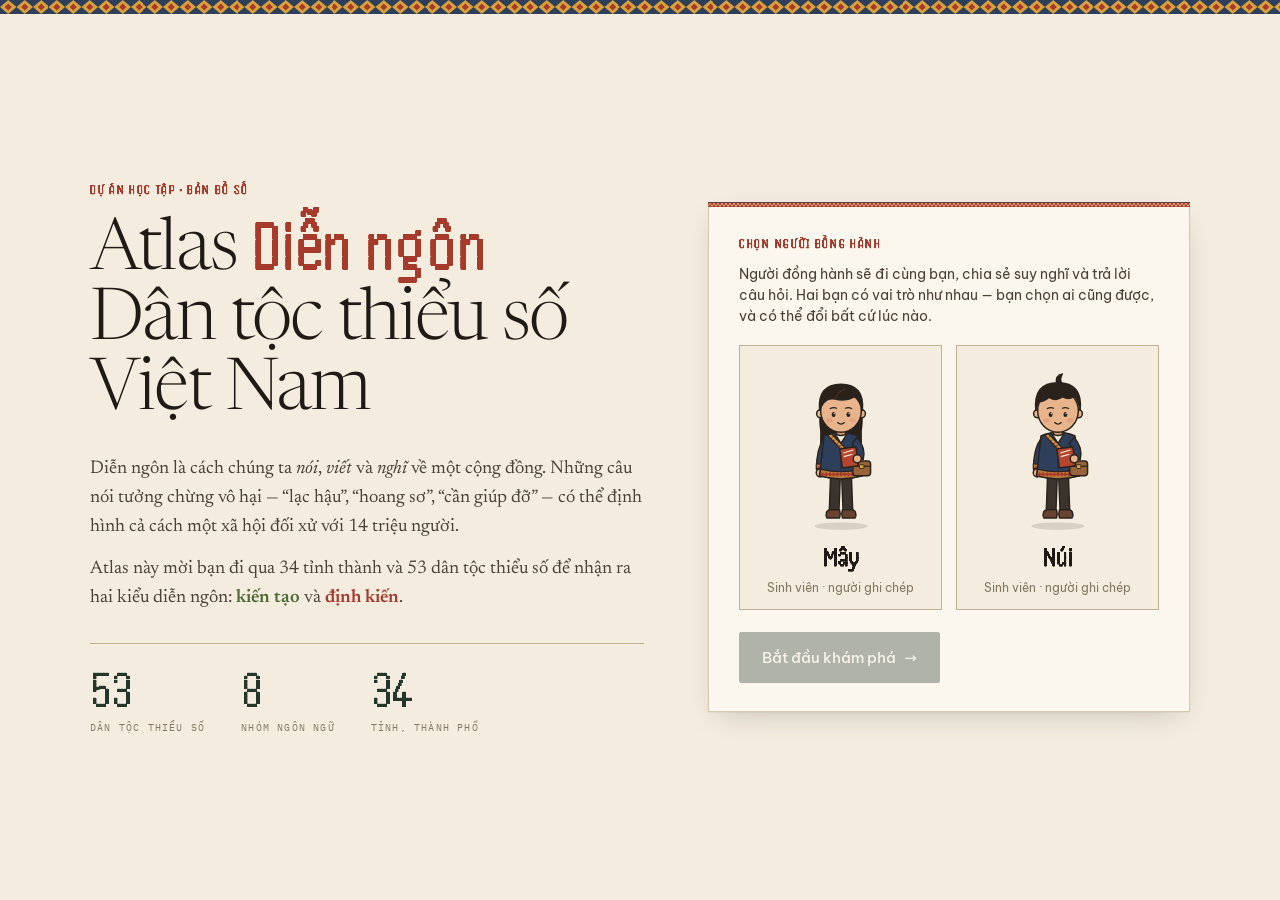
==== index.html @ 7ba4948c "Atlas Diễn ngôn: bản đồ số diễn ngôn 53 dân tộc thiểu số Việt Nam - Bản đồ 34 tỉnh/thành (từ 01/7/20" ====
<!doctype html>
<html lang="vi">
<head>
<meta charset="utf-8">
<meta name="viewport" content="width=device-width, initial-scale=1">
<title>Atlas Diễn ngôn · Dân tộc thiểu số Việt Nam</title>
<meta name="description" content="Bản đồ số tìm hiểu diễn ngôn kiến tạo và diễn ngôn định kiến về 53 dân tộc thiểu số ở Việt Nam.">
<link rel="preconnect" href="https://fonts.googleapis.com">
<link rel="preconnect" href="https://fonts.gstatic.com" crossorigin>
<link href="https://fonts.googleapis.com/css2?family=Newsreader:ital,opsz,wght@0,6..72,300..700;1,6..72,300..700&family=Be+Vietnam+Pro:wght@300;400;500;600&family=IBM+Plex+Mono:wght@400;500&family=Handjet:wght,ELGR,ELSH@100..900,1..2,0..16&display=swap&subset=vietnamese" rel="stylesheet">
<link rel="stylesheet" href="assets/css/style.css">
</head>
<body>

<!-- ============ MÀN MỞ ĐẦU ============ -->
<div id="intro" class="intro" aria-modal="true" role="dialog" aria-labelledby="intro-title">
  <div class="intro-band" aria-hidden="true"></div>
  <div class="intro-inner">
    <div class="intro-left">
      <p class="eyebrow">Dự án học tập · Bản đồ số</p>
      <h1 id="intro-title" class="intro-title">Atlas <em>Diễn ngôn</em><br>Dân tộc thiểu số<br>Việt Nam</h1>
      <p class="intro-lede">Diễn ngôn là cách chúng ta <em>nói</em>, <em>viết</em> và <em>nghĩ</em> về một cộng đồng. Những câu nói tưởng chừng vô hại — “lạc hậu”, “hoang sơ”, “cần giúp đỡ” — có thể định hình cả cách một xã hội đối xử với 14 triệu người.</p>
      <p class="intro-lede">Atlas này mời bạn đi qua 34 tỉnh thành và 53 dân tộc thiểu số để nhận ra hai kiểu diễn ngôn: <b class="k">kiến tạo</b> và <b class="d">định kiến</b>.</p>
      <dl class="intro-stats">
        <div><dt>53</dt><dd>dân tộc thiểu số</dd></div>
        <div><dt>8</dt><dd>nhóm ngôn ngữ</dd></div>
        <div><dt>34</dt><dd>tỉnh, thành phố</dd></div>
      </dl>
    </div>
    <div class="intro-right">
      <p class="eyebrow">Chọn người đồng hành</p>
      <p class="intro-note">Người đồng hành sẽ đi cùng bạn, chia sẻ suy nghĩ và trả lời câu hỏi. Hai bạn có vai trò như nhau — bạn chọn ai cũng được, và có thể đổi bất cứ lúc nào.</p>
      <div class="pick" id="pick"></div>
      <button class="btn btn-primary btn-lg" id="intro-go" disabled>Bắt đầu khám phá <span aria-hidden="true">→</span></button>
    </div>
  </div>
</div>

<!-- ============ THANH ĐẦU TRANG ============ -->
<header class="topbar">
  <a class="brand" href="#/" aria-label="Về bản đồ">
    <span class="brand-mark" aria-hidden="true"></span>
    <span class="brand-text"><b>Atlas Diễn ngôn</b><span>Dân tộc thiểu số Việt Nam</span></span>
  </a>
  <nav class="nav" aria-label="Điều hướng chính">
    <a href="#/" data-nav="map">Bản đồ</a>
    <a href="#/khung" data-nav="lens">Khung diễn ngôn</a>
    <a href="#/tro-choi" data-nav="game">Khung cửi</a>
    <a href="#/du-an" data-nav="about">Về dự án</a>
  </nav>
  <button class="who" id="who" title="Đổi người đồng hành"><span class="who-av" id="who-av"></span><span class="who-t"><small>Đồng hành</small><b id="who-name">—</b></span></button>
</header>

<!-- ============ BẢN ĐỒ ============ -->
<main id="view-map" class="view view-map">
  <div class="map-wrap" id="map-wrap">
    <svg id="map" role="img" aria-label="Bản đồ 34 tỉnh, thành phố Việt Nam"></svg>

    <section class="atlas-card" aria-label="Tổng quan">
      <p class="eyebrow">Atlas</p>
      <h2>53 dân tộc thiểu số</h2>
      <dl class="mini-stats">
        <div><dt id="st-pop">14,1 tr</dt><dd>dân số 2019</dd></div>
        <div><dt>34</dt><dd>tỉnh/thành</dd></div>
        <div><dt>8</dt><dd>nhóm ngôn ngữ</dd></div>
      </dl>
      <div class="legend" id="legend"></div>
    </section>

    <div class="map-tools" role="group" aria-label="Điều khiển bản đồ">
      <button id="zin" aria-label="Phóng to">+</button>
      <button id="zout" aria-label="Thu nhỏ">−</button>
      <button id="zreset" aria-label="Về toàn cảnh" title="Toàn cảnh">⤢</button>
    </div>

    <div class="dock" id="dock">
      <div class="bubble" id="bubble" role="status" aria-live="polite">
        <p class="bubble-tag"><span class="dot"></span><b id="bubble-name">Mây</b> · đồng hành</p>
        <p class="bubble-text" id="bubble-text"></p>
        <button class="btn btn-small" id="bubble-ask">Hỏi mình nhé →</button>
      </div>
      <button class="dock-fig" id="dock-fig" aria-label="Mở hộp trò chuyện"></button>
    </div>

    <a class="game-fab" href="#/tro-choi">
      <span class="game-fab-pattern" aria-hidden="true"></span>
      <span><small>Khám phá xong?</small><b>Dệt tấm vải tri thức</b></span>
    </a>

    <div class="tip" id="tip" role="tooltip"></div>
  </div>

  <aside class="panel" id="panel" aria-label="Danh sách dân tộc">
    <div class="panel-head">
      <h2 class="panel-title">Năm mươi ba dân tộc thiểu số</h2>
      <p class="panel-sub">Rê chuột để thấy địa bàn trên bản đồ · chọn để mở hồ sơ</p>
      <div class="search">
        <svg viewBox="0 0 20 20" aria-hidden="true"><circle cx="8.5" cy="8.5" r="5.5" fill="none" stroke="currentColor" stroke-width="1.6"/><path d="M13 13l4 4" stroke="currentColor" stroke-width="1.6" stroke-linecap="round"/></svg>
        <input id="q" type="search" placeholder="Tìm trong 53 cộng đồng…" autocomplete="off" aria-label="Tìm dân tộc">
        <div class="seg" role="tablist" aria-label="Sắp xếp">
          <button data-sort="pop" class="on" role="tab">D.số</button>
          <button data-sort="region" role="tab">Vùng</button>
          <button data-sort="az" role="tab">A–Z</button>
        </div>
      </div>
      <div class="fam-filter" id="fam-filter" aria-label="Lọc theo nhóm ngôn ngữ"></div>
      <a class="lens-banner" href="#/khung"><i>Đọc trước: khung nhận diện diễn ngôn</i><span>Mở →</span></a>
      <div class="prov-chip" id="prov-chip" hidden></div>
    </div>
    <ol class="list" id="list"></ol>
    <p class="panel-foot">Số liệu: Tổng điều tra dân số 2019. Địa bàn theo 34 đơn vị hành chính từ 01/7/2025.</p>
  </aside>
</main>

<!-- ============ HỒ SƠ DÂN TỘC ============ -->
<section id="view-detail" class="view view-page" hidden></section>

<!-- ============ KHUNG DIỄN NGÔN ============ -->
<section id="view-lens" class="view view-page" hidden></section>

<!-- ============ VỀ DỰ ÁN ============ -->
<section id="view-about" class="view view-page" hidden></section>

<!-- ============ TRÒ CHƠI ============ -->
<section id="view-game" class="view view-page view-game" hidden></section>

<!-- ============ HỘP TRÒ CHUYỆN ============ -->
<div class="chat" id="chat" hidden role="dialog" aria-label="Trò chuyện với người đồng hành">
  <header class="chat-head">
    <span class="chat-av" id="chat-av"></span>
    <div><b id="chat-name">Mây</b><small>Người đồng hành · trả lời từ dữ liệu của Atlas</small></div>
    <button class="chat-x" id="chat-x" aria-label="Đóng">×</button>
  </header>
  <div class="chat-log" id="chat-log" aria-live="polite"></div>
  <div class="chat-sugg" id="chat-sugg"></div>
  <form class="chat-form" id="chat-form">
    <input id="chat-in" autocomplete="off" placeholder="Hỏi về một dân tộc, một tỉnh, một định kiến…" aria-label="Câu hỏi">
    <button class="btn btn-primary" type="submit">Gửi</button>
  </form>
</div>

<script src="assets/vendor/d3.min.js"></script>
<script src="assets/vendor/topojson-client.min.js"></script>
<script src="assets/js/data-geo.js"></script>
<script src="assets/js/data-ethnic.js"></script>
<script src="assets/js/data-profiles.js"></script>
<script src="assets/js/companion.js"></script>
<script src="assets/js/app.js"></script>
</body>
</html>
---- assets/css/style.css ----
/* =====================================================================
   ATLAS DIỄN NGÔN — hệ màu lấy từ thuốc nhuộm tự nhiên
   chàm (indigo) · son/củ nâu (đỏ) · nghệ (vàng) · lá (xanh) · giấy dó
   ===================================================================== */
:root {
  --paper: #F3ECDF;
  --paper-2: #EAE0CC;
  --paper-3: #E0D3BA;
  --card: #FBF7EF;
  --ink: #1F1A15;
  --ink-2: #4A4136;
  --muted: #857862;
  --line: #D5C7AC;
  --line-2: #C2B190;

  --cham: #2E3F5C;       /* chàm */
  --cham-2: #415678;
  --son: #A63A2B;        /* son, củ nâu */
  --son-2: #C2553F;
  --nghe: #D9A13A;       /* nghệ */
  --nghe-soft: #F1D9A0;
  --la: #4F6B34;         /* lá */
  --la-2: #6F8B4A;
  --la-soft: #D9E1BE;
  --rung: #24372A;       /* rừng */

  --sea: #C7D5D4;
  --land-nb: #E7DCC4;

  --serif: "Newsreader", "Noto Serif", Georgia, serif;
  --sans: "Be Vietnam Pro", "Segoe UI", system-ui, sans-serif;
  --mono: "IBM Plex Mono", ui-monospace, Menlo, monospace;
  --stitch: "Handjet", "IBM Plex Mono", monospace;   /* chữ “mũi thêu” — chỉ dùng cho chữ ngắn */

  --band: url("data:image/svg+xml,%3Csvg xmlns='http://www.w3.org/2000/svg' width='28' height='12'%3E%3Crect width='28' height='12' fill='%232E3F5C'/%3E%3Cpath d='M0 6 L7 0 L14 6 L7 12Z M14 6 L21 0 L28 6 L21 12Z' fill='%23D9A13A'/%3E%3Cpath d='M7 3 L10 6 L7 9 L4 6Z M21 3 L24 6 L21 9 L18 6Z' fill='%23A63A2B'/%3E%3C/svg%3E");
  --band-red: url("data:image/svg+xml,%3Csvg xmlns='http://www.w3.org/2000/svg' width='16' height='10'%3E%3Crect width='16' height='10' fill='%23A63A2B'/%3E%3Cpath d='M0 9 L4 2 L8 9 L12 2 L16 9' fill='none' stroke='%23F1D9A0' stroke-width='1.4'/%3E%3Cpath d='M0 0.7 H16' stroke='%232E3F5C' stroke-width='1.4'/%3E%3C/svg%3E");
  --star: url("data:image/svg+xml,%3Csvg xmlns='http://www.w3.org/2000/svg' width='48' height='48'%3E%3Cg fill='none' stroke='%23F1D9A0' stroke-width='1' opacity='.55'%3E%3Cpath d='M24 6 L28 20 L42 24 L28 28 L24 42 L20 28 L6 24 L20 20Z'/%3E%3Cpath d='M24 14 L34 24 L24 34 L14 24Z'/%3E%3Cpath d='M0 0 L6 6 M48 0 L42 6 M0 48 L6 42 M48 48 L42 42'/%3E%3C/g%3E%3C/svg%3E");

  --r: 4px;
  --shadow: 0 1px 0 rgba(31,26,21,.04), 0 10px 30px -12px rgba(31,26,21,.25);
  --topbar: 60px;
}

* { box-sizing: border-box; }
html, body { height: 100%; }
body {
  margin: 0; background: var(--paper); color: var(--ink);
  font-family: var(--sans); font-size: 15px; line-height: 1.55;
  -webkit-font-smoothing: antialiased; text-rendering: optimizeLegibility;
  overflow: hidden;
}
/* vân giấy nhẹ */
body::before {
  content: ""; position: fixed; inset: 0; pointer-events: none; z-index: 0; opacity: .5;
  background-image: url("data:image/svg+xml,%3Csvg xmlns='http://www.w3.org/2000/svg' width='160' height='160'%3E%3Cfilter id='n'%3E%3CfeTurbulence type='fractalNoise' baseFrequency='.9' numOctaves='2' stitchTiles='stitch'/%3E%3CfeColorMatrix values='0 0 0 0 .35 0 0 0 0 .28 0 0 0 0 .2 0 0 0 .06 0'/%3E%3C/filter%3E%3Crect width='160' height='160' filter='url(%23n)'/%3E%3C/svg%3E");
}
a { color: inherit; }
button { font: inherit; color: inherit; cursor: pointer; }
[hidden] { display: none !important; }
:focus-visible { outline: 2px solid var(--son); outline-offset: 2px; }

.eyebrow {
  font-family: var(--mono); font-size: 10.5px; letter-spacing: .18em; text-transform: uppercase;
  color: var(--son); margin: 0 0 10px;
}
.btn {
  display: inline-flex; align-items: center; gap: 8px; border: 1px solid var(--ink); background: transparent;
  padding: 8px 14px; border-radius: 2px; font-size: 13.5px; font-weight: 500; text-decoration: none;
  transition: background .2s, color .2s, transform .2s;
}
.btn:hover { background: var(--ink); color: var(--paper); }
.btn-primary { background: var(--rung); color: #F3ECDF; border-color: var(--rung); }
.btn-primary:hover { background: var(--ink); border-color: var(--ink); }
.btn-primary:disabled { opacity: .35; cursor: not-allowed; }
.btn-small { padding: 4px 10px; font-size: 12px; }
.btn-lg { padding: 13px 22px; font-size: 15px; }

/* ============ TOPBAR ============ */
.topbar {
  position: fixed; top: 0; left: 0; right: 0; height: var(--topbar); z-index: 50;
  display: flex; align-items: center; gap: 28px; padding: 0 22px;
  background: rgba(243,236,223,.92); backdrop-filter: blur(6px);
  border-bottom: 1px solid var(--line);
}
.topbar::after { content: ""; position: absolute; left: 0; right: 0; bottom: -5px; height: 4px; background: var(--band); background-size: auto 4px; opacity: .9; }
.brand { display: flex; align-items: center; gap: 12px; text-decoration: none; }
.brand-mark {
  width: 30px; height: 30px; flex: none; background: var(--cham); position: relative;
  clip-path: polygon(50% 0, 100% 50%, 50% 100%, 0 50%);
}
.brand-mark::before { content: ""; position: absolute; inset: 7px; background: var(--nghe); clip-path: inherit; }
.brand-mark::after { content: ""; position: absolute; inset: 12px; background: var(--son); clip-path: polygon(50% 0, 100% 50%, 50% 100%, 0 50%); }
.brand-text { display: flex; flex-direction: column; line-height: 1.1; }
.brand-text b { font-family: var(--serif); font-size: 19px; font-weight: 500; font-style: italic; letter-spacing: -.01em; }
.brand-text span { font-family: var(--mono); font-size: 9.5px; letter-spacing: .16em; text-transform: uppercase; color: var(--muted); margin-top: 3px; }
.nav { display: flex; gap: 4px; margin-left: auto; }
.nav a {
  text-decoration: none; font-size: 13.5px; padding: 7px 12px; border-radius: 2px; color: var(--ink-2);
  position: relative;
}
.nav a:hover { color: var(--ink); background: var(--paper-2); }
.nav a.on { color: var(--ink); }
.nav a.on::after { content: ""; position: absolute; left: 12px; right: 12px; bottom: 1px; height: 2px; background: var(--son); }
.who {
  display: flex; align-items: center; gap: 8px; border: 1px solid var(--line-2); background: var(--card);
  padding: 3px 12px 3px 3px; border-radius: 40px;
}
.who:hover { border-color: var(--ink); }
.who-av { width: 34px; height: 34px; border-radius: 50%; overflow: hidden; background: var(--nghe-soft); display: block; }
.who-av svg { width: 60px; margin: -2px 0 0 -13px; }
.who-t { display: flex; flex-direction: column; line-height: 1.05; text-align: left; }
.who-t small { font-family: var(--mono); font-size: 9px; letter-spacing: .12em; text-transform: uppercase; color: var(--muted); }
.who-t b { font-family: var(--serif); font-style: italic; font-weight: 500; font-size: 15px; }

/* ============ VIEW ============ */
.view { position: fixed; top: var(--topbar); left: 0; right: 0; bottom: 0; z-index: 1; }
.view-map { display: grid; grid-template-columns: 1fr 380px; }
.view-page { overflow-y: auto; background: var(--paper); z-index: 20; animation: rise .45s cubic-bezier(.2,.7,.2,1); }
@keyframes rise { from { opacity: 0; transform: translateY(14px); } to { opacity: 1; transform: none; } }

/* ============ MAP ============ */
.map-wrap { position: relative; overflow: hidden; background: var(--sea); }
#map { width: 100%; height: 100%; display: block; cursor: grab; }
#map:active { cursor: grabbing; }
#map .prov { stroke: #F7F1E4; stroke-width: .7; vector-effect: non-scaling-stroke; transition: fill .35s, opacity .35s; cursor: pointer; }
#map .prov:hover { stroke: var(--ink); stroke-width: 1.4; }
#map .prov.dim { opacity: .45; }
#map .prov.hit { fill: var(--nghe) !important; }
#map .prov.sel { stroke: var(--son); stroke-width: 2; }
#map .nb { fill: var(--land-nb); stroke: #CDBF9F; stroke-width: .6; vector-effect: non-scaling-stroke; }
#map .vn-out { fill: none; stroke: var(--rung); stroke-width: 1.2; vector-effect: non-scaling-stroke; pointer-events: none; }
#map .lbl-country { font-family: var(--mono); font-size: 11px; letter-spacing: .38em; fill: #9B8D70; text-transform: uppercase; pointer-events: none; }
#map .lbl-sea { font-family: var(--serif); font-style: italic; font-size: 15px; fill: #6E8584; pointer-events: none; letter-spacing: .1em; }
#map .lbl-isl { font-family: var(--serif); font-style: italic; font-size: 13px; fill: var(--cham); pointer-events: none; }
#map .lbl-isl-sub { font-family: var(--mono); font-size: 8.5px; fill: var(--cham-2); letter-spacing: .08em; pointer-events: none; }
#map .isl { fill: var(--la); }
#map .cap-star { fill: var(--son); stroke: #fff; stroke-width: .6; vector-effect: non-scaling-stroke; pointer-events: none; }
#map .lbl-cap { font-family: var(--mono); font-size: 9px; letter-spacing: .14em; fill: var(--son); font-weight: 500; pointer-events: none; paint-order: stroke; stroke: #F7F1E4; stroke-width: 3px; }
#map .lbl-prov { font-family: var(--sans); font-size: 9px; fill: var(--ink); pointer-events: none; paint-order: stroke; stroke: rgba(247,241,228,.85); stroke-width: 2.5px; font-weight: 500; opacity: 0; transition: opacity .3s; }
#map .lbl-prov.show { opacity: 1; }
#map .grat { fill: none; stroke: rgba(46,63,92,.08); stroke-width: .5; vector-effect: non-scaling-stroke; }

.atlas-card {
  position: absolute; top: 20px; left: 20px; width: 250px; padding: 16px 18px 14px;
  background: var(--card); border: 1px solid var(--line); box-shadow: var(--shadow); border-radius: var(--r);
}
.atlas-card h2 { font-family: var(--serif); font-weight: 400; font-size: 23px; line-height: 1.1; margin: 0 0 12px; letter-spacing: -.01em; }
.mini-stats { display: grid; grid-template-columns: repeat(3, 1fr); margin: 0; border-top: 1px solid var(--line); padding-top: 10px; }
.mini-stats div { margin: 0; }
.mini-stats dt { font-family: var(--serif); font-size: 19px; color: var(--son); font-style: italic; }
.mini-stats dd { margin: 0; font-family: var(--mono); font-size: 9px; letter-spacing: .06em; color: var(--muted); text-transform: uppercase; }
.legend { margin-top: 14px; padding-top: 12px; border-top: 1px dashed var(--line); font-size: 11.5px; color: var(--ink-2); }
.legend .lg-title { font-family: var(--mono); font-size: 9.5px; letter-spacing: .1em; text-transform: uppercase; color: var(--muted); margin-bottom: 6px; }
.legend .lg-ramp { display: flex; height: 9px; border: 1px solid var(--line-2); }
.legend .lg-ramp span { flex: 1; }
.legend .lg-scale { display: flex; justify-content: space-between; font-family: var(--mono); font-size: 9.5px; color: var(--muted); margin-top: 3px; }
.legend .lg-hit { display: flex; align-items: center; gap: 7px; margin-top: 8px; }
.legend .lg-hit i { width: 14px; height: 9px; background: var(--nghe); border: 1px solid var(--son); display: inline-block; }

.map-tools { position: absolute; right: 18px; top: 20px; display: flex; flex-direction: column; border: 1px solid var(--line-2); background: var(--card); box-shadow: var(--shadow); }
.map-tools button { width: 34px; height: 34px; border: 0; background: transparent; font-size: 17px; line-height: 1; }
.map-tools button + button { border-top: 1px solid var(--line); }
.map-tools button:hover { background: var(--paper-2); }

.tip {
  position: absolute; pointer-events: none; z-index: 10; opacity: 0; transform: translate(-50%, -120%);
  background: var(--card); border: 1.5px solid var(--rung); padding: 9px 16px 10px; white-space: nowrap;
  box-shadow: 0 8px 22px -10px rgba(0,0,0,.35); transition: opacity .15s;
}
.tip.show { opacity: 1; }
.tip .t-name { font-family: var(--mono); font-size: 14px; letter-spacing: .06em; font-weight: 500; }
.tip .t-n { font-family: var(--mono); font-size: 12px; letter-spacing: .12em; color: var(--son); margin-left: 6px; text-transform: uppercase; }
.tip .t-sub { display: block; font-size: 11px; color: var(--muted); margin-top: 3px; font-family: var(--sans); }

/* ============ DOCK – người đồng hành trên bản đồ ============ */
.dock { position: absolute; left: 14px; bottom: 6px; display: flex; align-items: flex-end; gap: 0; z-index: 5; pointer-events: none; }
.dock-fig { pointer-events: auto; border: 0; background: none; padding: 0; width: 104px; order: 0; transition: transform .25s; }
.dock-fig:hover { transform: translateY(-4px) rotate(-1.5deg); }
.dock-fig svg { width: 100%; display: block; }
.bubble {
  pointer-events: auto; order: 1; position: relative; margin: 0 0 96px -6px; width: 248px;
  background: var(--card); border: 1px solid var(--line-2); padding: 12px 14px; box-shadow: var(--shadow);
  border-left: 3px solid var(--la); transition: opacity .3s, transform .3s;
}
.bubble::before { content: ""; position: absolute; left: -9px; bottom: 18px; width: 14px; height: 14px; background: var(--card); border-left: 1px solid var(--line-2); border-bottom: 1px solid var(--line-2); transform: rotate(45deg); }
.bubble.hide { opacity: 0; transform: translateY(6px); pointer-events: none; }
.bubble-tag { margin: 0 0 4px; font-family: var(--mono); font-size: 9.5px; letter-spacing: .14em; text-transform: uppercase; color: var(--la); }
.bubble-tag .dot { display: inline-block; width: 6px; height: 6px; border-radius: 50%; background: var(--nghe); margin-right: 5px; vertical-align: 1px; }
.bubble-text { margin: 0 0 9px; font-family: var(--serif); font-size: 14.5px; line-height: 1.4; font-style: italic; color: var(--ink-2); }

.companion-svg .cp-body { transform-origin: 70px 220px; animation: breathe 4.5s ease-in-out infinite; }
.companion-svg .cp-eyes { transform-origin: 70px 71px; animation: blink 5.2s infinite; }
@keyframes breathe { 0%,100% { transform: translateY(0); } 50% { transform: translateY(-1.6px); } }
@keyframes blink { 0%, 93%, 100% { transform: scaleY(1); } 95% { transform: scaleY(.1); } }

.game-fab {
  position: absolute; right: 18px; bottom: 18px; display: flex; align-items: center; gap: 12px; text-decoration: none;
  background: var(--rung); color: #F3ECDF; padding: 8px 18px 8px 8px; box-shadow: var(--shadow); border-radius: 2px;
  transition: transform .2s;
}
.game-fab:hover { transform: translateY(-2px); }
.game-fab-pattern { width: 40px; height: 40px; background: var(--band-red); background-size: 12px auto; border: 2px solid var(--nghe); }
.game-fab small { display: block; font-family: var(--mono); font-size: 9.5px; letter-spacing: .14em; text-transform: uppercase; color: var(--nghe-soft); }
.game-fab b { font-family: var(--serif); font-style: italic; font-weight: 400; font-size: 17px; }

/* ============ PANEL ============ */
.panel {
  position: relative; background: var(--card); border-left: 1px solid var(--line); display: flex; flex-direction: column; min-height: 0;
  box-shadow: -10px 0 30px -20px rgba(0,0,0,.3);
}
.panel-head { padding: 22px 20px 10px; border-bottom: 1px solid var(--line); }
.panel-title { font-family: var(--serif); font-weight: 400; font-size: 24px; margin: 0; letter-spacing: -.01em; line-height: 1.15; }
.panel-sub { margin: 4px 0 14px; font-size: 12px; color: var(--muted); font-style: italic; font-family: var(--serif); }
.search { display: flex; align-items: center; gap: 8px; border: 1px solid var(--line-2); padding: 0 4px 0 10px; background: var(--paper); }
.search svg { width: 15px; color: var(--muted); flex: none; }
.search input { flex: 1; border: 0; background: transparent; padding: 9px 0; font: inherit; font-size: 13px; min-width: 0; outline: none; }
.seg { display: flex; border: 1px solid var(--line-2); }
.seg button { border: 0; background: transparent; font-family: var(--mono); font-size: 10px; padding: 4px 7px; letter-spacing: .04em; }
.seg button.on { background: var(--rung); color: #fff; }
.fam-filter { display: flex; flex-wrap: wrap; gap: 4px; margin-top: 10px; }
.fam-filter button {
  border: 1px solid var(--line-2); background: transparent; font-size: 11px; padding: 2px 8px 2px 6px; border-radius: 20px;
  display: inline-flex; align-items: center; gap: 5px; color: var(--ink-2);
}
.fam-filter button i { width: 8px; height: 8px; border-radius: 50%; display: inline-block; }
.fam-filter button.on { background: var(--ink); color: var(--paper); border-color: var(--ink); }
.lens-banner {
  display: flex; justify-content: space-between; align-items: center; margin-top: 12px; padding: 9px 12px; text-decoration: none;
  background: var(--la-soft); border: 1px solid #B9C595; font-family: var(--serif); font-size: 13.5px;
}
.lens-banner span { background: var(--rung); color: #fff; font-family: var(--mono); font-size: 10px; padding: 3px 8px; letter-spacing: .08em; }
.lens-banner:hover span { background: var(--son); }
.prov-chip {
  margin-top: 10px; display: flex; align-items: center; justify-content: space-between; gap: 8px; padding: 8px 12px;
  background: var(--nghe-soft); border: 1px solid var(--nghe); font-size: 12.5px;
}
.prov-chip b { font-family: var(--serif); font-size: 15px; font-weight: 500; }
.prov-chip small { display: block; color: var(--ink-2); font-size: 11px; }
.prov-chip button { border: 0; background: var(--ink); color: #fff; width: 24px; height: 24px; border-radius: 50%; flex: none; font-size: 16px; line-height: 1; padding: 0; }

.list { list-style: none; margin: 0; padding: 0 0 20px; overflow-y: auto; flex: 1; scrollbar-width: thin; scrollbar-color: var(--rung) transparent; }
.list .grp { padding: 14px 20px 6px; font-family: var(--mono); font-size: 10px; letter-spacing: .16em; text-transform: uppercase; color: var(--son); background: var(--card); position: sticky; top: 0; z-index: 1; border-bottom: 1px solid var(--line); }
.item { border-bottom: 1px solid var(--line); position: relative; }
.item > button {
  width: 100%; border: 0; background: transparent; display: grid; grid-template-columns: 34px 1fr auto; align-items: center; gap: 6px;
  padding: 10px 20px 10px 18px; text-align: left; transition: background .2s;
}
.item > button:hover, .item.on > button { background: var(--paper); }
.item.on > button::before { content: ""; position: absolute; left: 0; top: 0; bottom: 0; width: 3px; background: var(--son); }
.item .no { font-family: var(--serif); font-style: italic; font-size: 17px; color: var(--muted); }
.item .nm { font-family: var(--serif); font-size: 17px; line-height: 1.15; display: flex; align-items: center; gap: 6px; }
.item .nm .star { width: 7px; height: 7px; background: var(--son); transform: rotate(45deg); display: inline-block; }
.item .meta { display: block; font-family: var(--mono); font-size: 10px; color: var(--muted); letter-spacing: .02em; margin-top: 2px; }
.item .fam { font-family: var(--mono); font-size: 9px; letter-spacing: .06em; text-transform: uppercase; border: 1px solid currentColor; padding: 2px 6px; white-space: nowrap; }
.item .more { display: none; padding: 0 20px 14px 52px; font-size: 13px; color: var(--ink-2); }
.item.on .more { display: block; animation: rise .3s; }
.item .more p { margin: 0 0 10px; font-family: var(--serif); font-size: 14px; line-height: 1.45; }
.item .more .prv { font-size: 11.5px; color: var(--muted); margin-bottom: 10px; }
.panel-foot { margin: 0; padding: 10px 20px; border-top: 1px solid var(--line); font-size: 10.5px; color: var(--muted); font-family: var(--mono); line-height: 1.5; }
.empty { padding: 30px 20px; color: var(--muted); font-style: italic; font-family: var(--serif); }

/* ============ INTRO ============ */
.intro { position: fixed; inset: 0; z-index: 100; background: var(--paper); overflow-y: auto; display: flex; flex-direction: column; }
.intro::before { content: ""; position: fixed; inset: 0; background-image: var(--star); background-size: 72px; opacity: .0; pointer-events: none; }
.intro-band { height: 14px; background: var(--band); background-size: auto 14px; flex: none; }
.intro-inner { flex: 1; display: grid; grid-template-columns: 1.15fr 1fr; max-width: 1180px; width: 100%; margin: 0 auto; padding: 56px 40px; gap: 64px; align-items: center; }
.intro-title { font-family: var(--serif); font-weight: 300; font-size: clamp(42px, 5.6vw, 76px); line-height: .98; margin: 0 0 28px; letter-spacing: -.025em; }
.intro-title em { color: var(--son); font-weight: 400; }
.intro-lede { font-family: var(--serif); font-size: 18.5px; line-height: 1.55; color: var(--ink-2); max-width: 34em; margin: 0 0 14px; }
.intro-lede b.k { color: var(--la); font-weight: 600; }
.intro-lede b.d { color: var(--son); font-weight: 600; }
.intro-stats { display: flex; gap: 36px; margin: 30px 0 0; padding-top: 20px; border-top: 1px solid var(--line-2); }
.intro-stats div { margin: 0; }
.intro-stats dt { font-family: var(--serif); font-size: 40px; font-style: italic; line-height: 1; color: var(--rung); }
.intro-stats dd { margin: 4px 0 0; font-family: var(--mono); font-size: 10px; letter-spacing: .12em; text-transform: uppercase; color: var(--muted); }
.intro-right { background: var(--card); border: 1px solid var(--line); padding: 30px 30px 28px; box-shadow: var(--shadow); position: relative; }
.intro-right::before { content: ""; position: absolute; left: -1px; right: -1px; top: -1px; height: 5px; background: var(--band-red); background-size: auto 5px; }
.intro-note { font-size: 13.5px; color: var(--ink-2); margin: 0 0 18px; }
.pick { display: grid; grid-template-columns: 1fr 1fr; gap: 14px; margin-bottom: 22px; }
.pick button {
  border: 1.5px solid var(--line-2); background: var(--paper); padding: 16px 10px 12px; display: flex; flex-direction: column; align-items: center;
  transition: border-color .2s, background .2s, transform .2s; position: relative;
}
.pick button:hover { border-color: var(--ink); transform: translateY(-2px); }
.pick button.on { border-color: var(--son); background: #FFF9EC; }
.pick button.on::after { content: "✓"; position: absolute; top: 8px; right: 10px; width: 22px; height: 22px; border-radius: 50%; background: var(--son); color: #fff; font-size: 12px; display: grid; place-items: center; }
.pick svg { width: 110px; height: 170px; }
.pick b { font-family: var(--serif); font-style: italic; font-size: 22px; font-weight: 400; margin-top: 4px; }
.pick small { font-size: 11.5px; color: var(--muted); }

/* ============ PAGE (hồ sơ, khung, dự án) ============ */
.page-bar {
  position: sticky; top: 0; z-index: 5; display: flex; align-items: center; gap: 16px; padding: 10px 28px;
  background: rgba(243,236,223,.94); backdrop-filter: blur(6px); border-bottom: 1px solid var(--line);
  font-family: var(--mono); font-size: 11px; letter-spacing: .06em;
}
.page-bar a { text-decoration: none; }
.page-bar .back { border: 1px solid var(--ink); padding: 4px 10px; border-radius: 30px; }
.page-bar .back:hover { background: var(--ink); color: var(--paper); }
.page-bar .crumb { color: var(--muted); text-transform: uppercase; }
.page-bar .crumb b { color: var(--ink); font-weight: 500; }
.page-bar .pn { margin-left: auto; display: flex; gap: 6px; }
.page-bar .pn a { border: 1px solid var(--line-2); padding: 4px 10px; background: var(--card); }
.page-bar .pn a:hover { border-color: var(--ink); }

.detail { display: grid; grid-template-columns: minmax(0, 1fr) 300px; max-width: 1320px; margin: 0 auto; }
.d-main { padding: 40px 48px 80px; min-width: 0; }
.d-aside { border-left: 1px solid var(--line); background: var(--paper-2); position: relative; }
.d-aside-in { position: sticky; top: 46px; padding: 22px 20px; display: flex; flex-direction: column; min-height: calc(100vh - var(--topbar) - 46px); }

.hero { display: grid; grid-template-columns: minmax(0, 1fr) 340px; gap: 40px; align-items: start; }
.hero .idx { display: flex; justify-content: space-between; font-family: var(--mono); font-size: 10.5px; letter-spacing: .14em; text-transform: uppercase; color: var(--muted); border-bottom: 1px solid var(--line-2); padding-bottom: 8px; margin-bottom: 16px; }
.hero .idx span:last-child { color: var(--son); }
.hero .kicker { font-family: var(--mono); font-size: 12px; letter-spacing: .3em; text-transform: uppercase; margin: 0; }
.hero h1 { font-family: var(--serif); font-style: italic; font-weight: 400; font-size: clamp(54px, 7vw, 96px); line-height: .95; margin: 4px 0 10px; color: var(--son); letter-spacing: -.03em; }
.hero .alt { font-family: var(--serif); font-size: 15px; color: var(--ink-2); margin: 0 0 14px; }
.hero .alt i { color: var(--muted); }
.chips { display: flex; flex-wrap: wrap; gap: 5px; margin: 0 0 22px; }
.chip { font-size: 11.5px; padding: 2px 9px; border: 1px solid var(--line-2); background: var(--card); }
.chip.k { border-color: var(--la); color: var(--la); font-family: var(--mono); font-size: 10px; letter-spacing: .1em; text-transform: uppercase; }
.facts { display: grid; grid-template-columns: 1fr 1fr; border-top: 1px solid var(--line-2); }
.facts div { padding: 12px 0; border-bottom: 1px solid var(--line); }
.facts div:nth-child(odd) { padding-right: 16px; }
.facts dt { font-family: var(--mono); font-size: 9.5px; letter-spacing: .14em; text-transform: uppercase; color: var(--muted); }
.facts dd { margin: 3px 0 0; font-family: var(--serif); font-size: 18px; }
.facts dd small { display: block; font-family: var(--sans); font-size: 11.5px; color: var(--muted); }

.figure { margin: 0; background: var(--card); border: 1px solid var(--line); padding: 10px; box-shadow: var(--shadow); }
.figure svg { width: 100%; height: auto; display: block; background: var(--sea); }
.figure figcaption { font-family: var(--serif); font-style: italic; font-size: 12.5px; color: var(--ink-2); padding: 8px 2px 0; line-height: 1.4; }
.figure figcaption b { font-family: var(--mono); font-style: normal; font-size: 10px; letter-spacing: .1em; color: var(--son); font-weight: 500; }

.epi {
  margin: 34px 0 0; padding: 26px 34px; background: var(--la-soft); border: 1px solid #B5C291; position: relative;
}
.epi::before { content: ""; position: absolute; left: 34px; top: -1px; width: 60px; height: 4px; background: var(--son); }
.epi .eyebrow { color: var(--la); }
.epi blockquote { margin: 0; font-family: var(--serif); font-style: italic; font-size: 22px; line-height: 1.45; color: var(--rung); }
.epi cite { display: block; margin-top: 12px; font-style: normal; font-size: 12.5px; color: var(--ink-2); }
.epi cite b { font-weight: 600; }
.epi p.lead { margin: 0; font-family: var(--serif); font-size: 20px; line-height: 1.5; color: var(--rung); }

/* tabs */
.parts { margin-top: 40px; position: sticky; top: 45px; z-index: 4; background: var(--paper); padding: 6px 0 10px; box-shadow: 0 10px 12px -12px rgba(31,26,21,.25); }
.parts-row { display: grid; grid-template-columns: 5fr 1.25fr; gap: 10px; }
.parts-lbl { font-family: var(--mono); font-size: 9.5px; letter-spacing: .16em; text-transform: uppercase; padding: 0 2px 5px; display: flex; align-items: center; gap: 8px; }
.parts-lbl.k { color: var(--la); }
.parts-lbl.d { color: var(--son); }
.parts-lbl::after { content: ""; flex: 1; height: 1px; background: currentColor; opacity: .4; }
.tabs { display: flex; border: 1px solid var(--ink); background: var(--card); }
.tabs button {
  flex: 1; border: 0; background: transparent; text-align: left; padding: 9px 12px; border-right: 1px solid var(--line-2);
  display: flex; flex-direction: column; gap: 1px; min-width: 0;
}
.tabs button:last-child { border-right: 0; }
.tabs button small { font-family: var(--mono); font-size: 9.5px; color: var(--muted); letter-spacing: .06em; }
.tabs button b { font-family: var(--serif); font-weight: 500; font-size: 15.5px; white-space: nowrap; overflow: hidden; text-overflow: ellipsis; }
.tabs button:hover { background: var(--paper); }
.tabs.k button.on { background: var(--rung); color: #F3ECDF; }
.tabs.k button.on small { color: var(--nghe-soft); }
.tabs.d { border-color: var(--son); }
.tabs.d button.on { background: var(--son); color: #fff; }
.tabs.d button.on small { color: #FBD9CF; }

.tab-body { padding: 34px 0 0; animation: rise .35s; }
.sec-h { font-family: var(--serif); font-weight: 400; font-size: 32px; margin: 0 0 6px; letter-spacing: -.01em; }
.sec-sub { font-family: var(--serif); font-style: italic; color: var(--ink-2); margin: 0 0 26px; font-size: 16px; max-width: 46em; }

.cards { display: grid; grid-template-columns: repeat(auto-fill, minmax(260px, 1fr)); gap: 16px; }
.c-card { background: var(--card); border: 1px solid var(--line); padding: 20px 20px 18px; position: relative; }
.c-card .n { font-family: var(--mono); font-size: 10px; color: var(--son); letter-spacing: .12em; }
.c-card h4 { font-family: var(--serif); font-size: 20px; font-weight: 500; margin: 6px 0 8px; line-height: 1.2; }
.c-card p { margin: 0; font-size: 14px; color: var(--ink-2); line-height: 1.6; }
.c-card::after { content: ""; position: absolute; left: 20px; right: 20px; bottom: -1px; height: 3px; background: var(--band); background-size: auto 3px; opacity: 0; transition: opacity .3s; }
.c-card:hover::after { opacity: 1; }

.lang { display: grid; grid-template-columns: minmax(0, 1.5fr) minmax(0, 1fr); gap: 28px; }
.lang .prose { font-family: var(--serif); font-size: 18px; line-height: 1.65; margin: 0; }
.lang ul { list-style: none; margin: 0; padding: 0; border-top: 2px solid var(--ink); }
.lang li { padding: 10px 0; border-bottom: 1px solid var(--line); font-size: 13.5px; }
.lang li b { display: block; font-family: var(--mono); font-size: 9.5px; letter-spacing: .14em; text-transform: uppercase; color: var(--muted); font-weight: 400; }
.family-tree { margin-top: 30px; background: var(--card); border: 1px solid var(--line); padding: 18px 20px; }
.family-tree h4 { margin: 0 0 4px; font-family: var(--serif); font-weight: 500; font-size: 17px; }
.family-tree p { margin: 0 0 12px; font-size: 13px; color: var(--ink-2); }
.ft-row { display: flex; flex-wrap: wrap; gap: 6px; }
.ft-row a { font-size: 12.5px; padding: 3px 10px; border: 1px solid var(--line-2); text-decoration: none; background: var(--paper); font-family: var(--serif); }
.ft-row a.me { background: var(--ink); color: var(--paper); border-color: var(--ink); }
.ft-row a:hover { border-color: var(--ink); }

.works { border-top: 2px solid var(--ink); }
.work { border-bottom: 1px solid var(--line); }
.work > button { width: 100%; border: 0; background: transparent; text-align: left; display: grid; grid-template-columns: 50px 1fr auto; gap: 12px; align-items: baseline; padding: 16px 4px; }
.work > button:hover { background: var(--card); }
.work .wn { font-family: var(--serif); font-style: italic; color: var(--muted); font-size: 20px; }
.work .wt { font-family: var(--serif); font-size: 21px; }
.work .wk { font-family: var(--mono); font-size: 10px; letter-spacing: .06em; color: var(--son); text-transform: uppercase; }
.work .wb { display: none; padding: 0 4px 20px 66px; }
.work.on .wb { display: block; animation: rise .3s; }
.work .wb p { margin: 0; font-family: var(--serif); font-size: 17px; line-height: 1.6; color: var(--ink-2); max-width: 42em; }
.work .plus { font-family: var(--mono); font-size: 16px; transition: transform .25s; }
.work.on .plus { transform: rotate(45deg); }

.faces { display: grid; grid-template-columns: repeat(auto-fill, minmax(200px, 1fr)); gap: 14px; }
.face { background: var(--rung); color: #EDE5D3; display: flex; flex-direction: column; min-height: 280px; border: 1px solid #1A2A1F; }
.face .ph { flex: 1; min-height: 160px; position: relative; background: var(--star), linear-gradient(160deg, #2F4A36, #1D2E22); background-size: 48px, auto; display: grid; place-items: center; overflow: hidden; }
.face .ph span { font-family: var(--serif); font-style: italic; font-size: 64px; color: var(--nghe-soft); opacity: .9; }
.face .ph::after { content: ""; position: absolute; left: 0; right: 0; bottom: 0; height: 6px; background: var(--band-red); background-size: auto 6px; }
.face .tx { padding: 14px 14px 16px; }
.face b { font-family: var(--serif); font-size: 17px; font-weight: 500; display: block; }
.face small { font-family: var(--mono); font-size: 10px; color: var(--nghe); letter-spacing: .06em; }
.face p { margin: 6px 0 0; font-size: 12.5px; line-height: 1.5; color: #CFC6B2; }
.note { font-size: 12px; color: var(--muted); font-style: italic; margin-top: 16px; font-family: var(--serif); }

.muse { display: grid; grid-template-columns: 76px 1fr; gap: 16px; align-items: center; margin: 30px 0; padding: 16px 20px; background: #F7EBD3; border: 1px solid #E5CFA4; border-left: 3px solid var(--son); }
.muse .mf { width: 76px; height: 86px; border: 1px solid var(--line-2); background: var(--card); overflow: hidden; }
.muse .mf svg { width: 120px; margin: -6px 0 0 -22px; }
.muse .eyebrow { margin-bottom: 4px; }
.muse p { margin: 0; font-family: var(--serif); font-style: italic; font-size: 16px; line-height: 1.5; color: var(--ink-2); }

.today { background: var(--la-soft); border: 1px solid #B5C291; padding: 26px 30px; }
.today p { margin: 0; font-family: var(--serif); font-size: 18px; line-height: 1.7; color: var(--rung); }

/* Định kiến — lối “bút đỏ chữa bài” */
.myth { display: grid; grid-template-columns: minmax(0, 1fr) minmax(0, 1fr); gap: 0; border: 1px solid var(--line-2); background: var(--card); margin-bottom: 18px; position: relative; }
.myth .ms { padding: 22px 24px; border-right: 1px dashed var(--line-2); position: relative; }
.myth .ms .eyebrow { color: var(--muted); }
.myth .ms q { display: block; font-family: var(--serif); font-size: 21px; line-height: 1.4; quotes: "“" "”"; position: relative; }
.myth .ms q span { background-image: linear-gradient(transparent 55%, rgba(166,58,43,.0) 55%); }
.myth.struck .ms q span { text-decoration: line-through; text-decoration-color: var(--son); text-decoration-thickness: 2px; color: var(--ink-2); }
.myth .why { margin: 14px 0 0; font-size: 13.5px; color: var(--ink-2); line-height: 1.6; padding-left: 12px; border-left: 2px solid var(--son); }
.myth .why b { color: var(--son); font-family: var(--mono); font-size: 9.5px; letter-spacing: .14em; text-transform: uppercase; display: block; font-weight: 500; }
.myth .ma { padding: 22px 24px; background: #F6F3E6; }
.myth .ma .eyebrow { color: var(--la); }
.myth .ma p { margin: 0 0 14px; font-family: var(--serif); font-size: 17px; line-height: 1.55; }
.myth .ma .say { font-size: 13px; padding: 8px 12px; background: var(--la-soft); border: 1px solid #B5C291; }
.myth .ma .say b { font-family: var(--mono); font-size: 9.5px; letter-spacing: .12em; text-transform: uppercase; color: var(--la); display: block; font-weight: 500; }
.myth .stamp {
  position: absolute; top: -11px; right: 50%; transform: translateX(50%) rotate(-6deg); border: 2px solid var(--son); color: var(--son);
  font-family: var(--mono); font-size: 10px; letter-spacing: .2em; padding: 3px 8px; background: var(--card); text-transform: uppercase; opacity: 0; transition: opacity .3s;
}
.myth.struck .stamp { opacity: 1; }
.myth .reveal { margin-top: 16px; }
.myth:not(.struck) .ma > *:not(.cover) { visibility: hidden; }
.myth .cover { position: absolute; inset: 0; display: grid; place-items: center; background: repeating-linear-gradient(-45deg, #F6F3E6 0 10px, #EFEAD8 10px 20px); }
.myth.struck .cover { display: none; }
.myth .ma { position: relative; }
.sub-h { font-family: var(--mono); font-size: 11px; letter-spacing: .16em; text-transform: uppercase; color: var(--son); margin: 40px 0 16px; display: flex; align-items: center; gap: 10px; }
.sub-h::after { content: ""; flex: 1; height: 1px; background: var(--line-2); }

.pending { padding: 22px 24px; border: 1px dashed var(--line-2); background: var(--card); font-family: var(--serif); font-size: 16px; color: var(--ink-2); }
.pending b { color: var(--son); font-weight: 500; }

/* aside companion trên trang hồ sơ */
.aside-fig { display: flex; justify-content: center; margin-top: auto; }
.aside-fig svg { width: 130px; }
.aside-card { background: var(--card); border: 1px solid var(--line); padding: 14px; }
.aside-card + .aside-card { margin-top: 12px; }
.aside-card .eyebrow { margin-bottom: 6px; }
.aside-card p { margin: 0 0 10px; font-family: var(--serif); font-size: 14.5px; line-height: 1.45; font-style: italic; color: var(--ink-2); }
.aside-q { display: flex; flex-direction: column; gap: 6px; }
.aside-q button { text-align: left; border: 1px solid var(--line-2); background: var(--paper); padding: 6px 10px; font-size: 12.5px; }
.aside-q button:hover { border-color: var(--ink); }
.progress { margin-top: 12px; }
.progress .bar { height: 5px; background: var(--paper-3); }
.progress .bar i { display: block; height: 100%; background: var(--son); transition: width .4s; }
.progress small { font-family: var(--mono); font-size: 9.5px; color: var(--muted); letter-spacing: .08em; }

/* ============ KHUNG DIỄN NGÔN / DỰ ÁN ============ */
.article { max-width: 920px; margin: 0 auto; padding: 50px 40px 90px; }
.article h1 { font-family: var(--serif); font-weight: 300; font-size: clamp(40px, 5vw, 64px); line-height: 1; margin: 0 0 18px; letter-spacing: -.02em; }
.article h1 em { color: var(--son); font-weight: 400; }
.article .lede { font-family: var(--serif); font-size: 21px; line-height: 1.55; color: var(--ink-2); margin: 0 0 36px; }
.article h2 { font-family: var(--serif); font-weight: 400; font-size: 28px; margin: 48px 0 12px; display: flex; gap: 14px; align-items: baseline; }
.article h2 small { font-family: var(--mono); font-size: 11px; color: var(--son); letter-spacing: .14em; }
.article p { font-family: var(--serif); font-size: 18px; line-height: 1.7; margin: 0 0 16px; }
.duo { display: grid; grid-template-columns: 1fr 1fr; gap: 0; border: 1px solid var(--ink); margin: 24px 0; }
.duo > div { padding: 24px 26px; }
.duo > div:first-child { background: var(--la-soft); border-right: 1px solid var(--ink); }
.duo > div:last-child { background: #F5E2DA; }
.duo h3 { font-family: var(--serif); font-style: italic; font-weight: 400; font-size: 26px; margin: 0 0 10px; }
.duo > div:first-child h3 { color: var(--la); }
.duo > div:last-child h3 { color: var(--son); }
.duo ul { margin: 0; padding-left: 18px; font-size: 14.5px; line-height: 1.7; }
.lex { width: 100%; border-collapse: collapse; margin: 20px 0; font-size: 14.5px; }
.lex th { text-align: left; font-family: var(--mono); font-size: 10px; letter-spacing: .14em; text-transform: uppercase; font-weight: 500; padding: 10px 12px; border-bottom: 2px solid var(--ink); }
.lex th:first-child { color: var(--son); }
.lex th:last-child { color: var(--la); }
.lex td { padding: 12px; border-bottom: 1px solid var(--line); vertical-align: top; font-family: var(--serif); font-size: 16px; }
.lex td:first-child { text-decoration: line-through; text-decoration-color: rgba(166,58,43,.6); color: var(--ink-2); width: 45%; }
.qs { counter-reset: q; list-style: none; padding: 0; margin: 0; }
.qs li { counter-increment: q; padding: 14px 0 14px 50px; border-bottom: 1px solid var(--line); position: relative; font-family: var(--serif); font-size: 18px; }
.qs li::before { content: counter(q, decimal-leading-zero); position: absolute; left: 0; top: 15px; font-family: var(--mono); font-size: 12px; color: var(--son); }
.refs { font-size: 13.5px; line-height: 1.7; padding-left: 18px; color: var(--ink-2); }

/* ============ TRÒ CHƠI ============ */
.view-game { background: #EFE6D3; }
.game { display: grid; grid-template-columns: 210px minmax(0, 1fr); max-width: 1100px; margin: 0 auto; padding: 40px 32px 60px; gap: 40px; min-height: 100%; }
.loom { position: sticky; top: 30px; align-self: start; }
.loom .eyebrow { margin-bottom: 8px; }
.loom-frame { background: #6B4A2E; padding: 14px 12px; border-radius: 2px; box-shadow: var(--shadow); position: relative; }
.loom-frame::before, .loom-frame::after { content: ""; position: absolute; left: -6px; right: -6px; height: 10px; background: #4E3420; border-radius: 3px; }
.loom-frame::before { top: -4px; }
.loom-frame::after { bottom: -4px; }
.warp { height: 420px; background: repeating-linear-gradient(90deg, #EADFC6 0 2px, #D9CBAA 2px 5px); display: flex; flex-direction: column-reverse; overflow: hidden; }
.weft { height: 0; flex: none; transition: height .6s cubic-bezier(.2,.8,.2,1); background-size: auto 100%; }
.weft.in { height: 34px; }
.weft.plain { background: repeating-linear-gradient(0deg, #E5D9BE 0 3px, #D6C8A6 3px 6px); }
.loom small { display: block; margin-top: 14px; font-size: 12px; color: var(--ink-2); font-family: var(--serif); font-style: italic; line-height: 1.45; }
.g-main h1 { font-family: var(--serif); font-weight: 300; font-size: 48px; margin: 0 0 6px; letter-spacing: -.02em; line-height: 1.05; }
.g-main h1 em { color: var(--son); font-weight: 400; }
.g-main .lede { font-family: var(--serif); font-size: 18px; color: var(--ink-2); margin: 0 0 26px; max-width: 36em; }
.g-meta { display: flex; justify-content: space-between; font-family: var(--mono); font-size: 11px; letter-spacing: .1em; text-transform: uppercase; color: var(--muted); margin-bottom: 12px; }
.g-dots { display: flex; gap: 5px; }
.g-dots i { width: 16px; height: 6px; background: var(--paper-3); display: block; }
.g-dots i.ok { background: var(--la); }
.g-dots i.no { background: var(--son); }
.g-dots i.cur { background: var(--ink); }
.qcard { perspective: 1400px; height: 300px; margin-bottom: 18px; }
.qcard-in { position: relative; width: 100%; height: 100%; transition: transform .7s cubic-bezier(.3,.7,.2,1); transform-style: preserve-3d; }
.qcard.flip .qcard-in { transform: rotateY(180deg); }
.qface { position: absolute; inset: 0; backface-visibility: hidden; -webkit-backface-visibility: hidden; background: var(--card); border: 1px solid var(--line-2); box-shadow: var(--shadow); padding: 36px 40px; display: flex; flex-direction: column; justify-content: center; }
.qface::before { content: ""; position: absolute; left: 0; top: 0; bottom: 0; width: 10px; background: var(--band); background-size: 10px auto; }
.qface .eyebrow { color: var(--muted); }
.qface .qt { font-family: var(--serif); font-size: 27px; line-height: 1.35; margin: 0; }
.qback { transform: rotateY(180deg); }
.qback.ok { background: #EEF1DD; }
.qback.no { background: #F7E4DC; }
.qback .verdict { font-family: var(--serif); font-style: italic; font-size: 34px; margin: 0 0 10px; }
.qback.ok .verdict { color: var(--la); }
.qback.no .verdict { color: var(--son); }
.qback p { font-family: var(--serif); font-size: 18px; line-height: 1.55; margin: 0; color: var(--ink-2); }
.answers { display: grid; grid-template-columns: 1fr 1fr; gap: 12px; }
.answers button { border: 1.5px solid var(--ink); background: var(--card); padding: 16px; font-family: var(--serif); font-size: 21px; display: flex; flex-direction: column; align-items: center; gap: 2px; transition: transform .15s, background .2s; }
.answers button small { font-family: var(--mono); font-size: 10px; letter-spacing: .12em; text-transform: uppercase; color: var(--muted); }
.answers button:hover { transform: translateY(-2px); }
.answers button.t:hover { background: var(--la-soft); }
.answers button.f:hover { background: #F5E2DA; }
.answers button:disabled { opacity: .4; transform: none; cursor: default; }
.g-next { margin-top: 16px; display: flex; justify-content: flex-end; }
.match { display: grid; grid-template-columns: 1fr 1fr; gap: 14px 40px; }
.match .col { display: flex; flex-direction: column; gap: 10px; }
.match button { border: 1.5px solid var(--line-2); background: var(--card); padding: 14px 16px; text-align: left; font-family: var(--serif); font-size: 18px; transition: all .2s; }
.match button:hover:not(:disabled) { border-color: var(--ink); }
.match button.sel { border-color: var(--cham); background: #E3E7EE; }
.match button.done { border-color: var(--la); background: var(--la-soft); color: var(--rung); cursor: default; }
.match button.err { animation: shake .4s; border-color: var(--son); }
@keyframes shake { 25% { transform: translateX(-5px); } 75% { transform: translateX(5px); } }
.result { background: var(--card); border: 1px solid var(--line-2); padding: 36px 40px; box-shadow: var(--shadow); }
.result .big { font-family: var(--serif); font-style: italic; font-size: 72px; line-height: 1; color: var(--son); }
.result p { font-family: var(--serif); font-size: 18px; line-height: 1.6; color: var(--ink-2); }

/* ============ CHAT ============ */
.chat {
  position: fixed; z-index: 60; left: 130px; bottom: 20px; width: 380px; height: min(560px, calc(100vh - 110px));
  background: var(--card); border: 1px solid var(--ink); box-shadow: 0 24px 60px -20px rgba(0,0,0,.45); display: flex; flex-direction: column;
  animation: rise .3s;
}
.chat.right { left: auto; right: 24px; }
.chat-head { display: flex; align-items: center; gap: 10px; padding: 10px 12px; border-bottom: 1px solid var(--line); background: var(--paper); position: relative; }
.chat-head::after { content: ""; position: absolute; left: 0; right: 0; bottom: -4px; height: 3px; background: var(--band); background-size: auto 3px; }
.chat-av { width: 38px; height: 38px; border-radius: 50%; overflow: hidden; background: var(--nghe-soft); flex: none; border: 1px solid var(--line-2); }
.chat-av svg { width: 66px; margin: -2px 0 0 -14px; }
.chat-head b { font-family: var(--serif); font-style: italic; font-size: 18px; font-weight: 500; display: block; line-height: 1.1; }
.chat-head small { font-size: 10.5px; color: var(--muted); }
.chat-x { margin-left: auto; border: 0; background: transparent; font-size: 22px; width: 32px; height: 32px; }
.chat-log { flex: 1; overflow-y: auto; padding: 16px 14px 8px; display: flex; flex-direction: column; gap: 10px; }
.msg { max-width: 88%; padding: 9px 12px; font-size: 14px; line-height: 1.5; }
.msg.bot { background: var(--paper); border: 1px solid var(--line); align-self: flex-start; font-family: var(--serif); font-size: 15.5px; }
.msg.me { background: var(--rung); color: #F3ECDF; align-self: flex-end; }
.msg a { color: var(--son); font-weight: 500; }
.msg .src { display: block; margin-top: 6px; font-family: var(--mono); font-size: 9.5px; letter-spacing: .06em; color: var(--muted); }
.msg.typing { color: var(--muted); font-style: italic; }
.chat-sugg { display: flex; gap: 6px; overflow-x: auto; padding: 6px 12px; scrollbar-width: none; }
.chat-sugg button { flex: none; border: 1px solid var(--line-2); background: var(--paper); font-size: 12px; padding: 4px 10px; border-radius: 20px; }
.chat-sugg button:hover { border-color: var(--ink); }
.chat-form { display: flex; gap: 6px; padding: 10px 12px 12px; border-top: 1px solid var(--line); }
.chat-form input { flex: 1; border: 1px solid var(--line-2); background: var(--paper); padding: 9px 10px; font: inherit; font-size: 13.5px; min-width: 0; outline: none; }
.chat-form input:focus { border-color: var(--ink); }

/* ============ RESPONSIVE ============ */
@media (max-width: 1180px) {
  .detail { grid-template-columns: 1fr; }
  .d-aside { display: none; }
  .hero { grid-template-columns: 1fr 280px; }
}
@media (max-width: 900px) {
  body { overflow: auto; }
  .nav { display: none; }
  .view-map { grid-template-columns: 1fr; grid-template-rows: 58vh auto; overflow-y: auto; }
  .panel { min-height: 70vh; }
  .atlas-card { width: auto; right: 64px; padding: 10px 12px; }
  .atlas-card .legend, .atlas-card .mini-stats { display: none; }
  .atlas-card h2 { margin: 0; font-size: 18px; }
  .bubble { display: none; }
  .dock-fig { width: 70px; }
  .game-fab { padding: 6px 12px 6px 6px; }
  .game-fab small { display: none; }
  .intro-inner { grid-template-columns: 1fr; padding: 32px 16px; gap: 30px; }
  .d-main { padding: 24px 16px 60px; }
  .hero { grid-template-columns: 1fr; }
  .parts-row { grid-template-columns: 1fr; }
  .tabs { overflow-x: auto; }
  .tabs button { min-width: 110px; }
  .lang, .myth, .duo { grid-template-columns: 1fr; }
  .myth .ms { border-right: 0; border-bottom: 1px dashed var(--line-2); }
  .game { grid-template-columns: 1fr; padding: 24px 16px; }
  .loom { position: static; }
  .warp { height: 120px; flex-direction: row; }
  .weft.in { height: auto; width: 26px; }
  .chat, .chat.right { left: 8px; right: 8px; width: auto; bottom: 8px; }
  .article { padding: 32px 16px 60px; }
  .page-bar { padding: 10px 16px; }
  .page-bar .crumb { display: none; }
  .who-t { display: none; }
  .who { padding: 3px; }
}

/* =====================================================================
   PHƯƠNG ÁN B — chữ “mũi thêu” (Handjet) cho tên gọi, tiêu đề ngắn, nhãn.
   Thân bài giữ Newsreader / Be Vietnam Pro để dễ đọc.
   ===================================================================== */
.eyebrow, .hero .kicker, .hero h1, .hero .idx, .item .nm, .item .no, .tip .t-name, .tip .t-n,
.brand-text b, .intro-title em, .atlas-card h2, .panel-title, .sec-h, .c-card h4, .c-card .n,
.face .ph span, .face b, .result .big, .intro-stats dt, .mini-stats dt, .facts dt, .facts dd,
.tabs button b, .tabs button small, .parts-lbl, .sub-h, .work .wt, .work .wn, .pick b, .who-t b,
.chat-head b, .bubble-tag, .game-fab b, .g-main h1 em, .article h1 em, .article h2 small,
.verdict, .qface .eyebrow, .figure figcaption b, .lens-banner span, .list .grp, .duo h3,
.family-tree h4, .lang li b, .muse .eyebrow, .stamp, .myth .why b, .myth .ma .say b, .g-meta,
#map .lbl-country, #map .lbl-cap, .legend .lg-title, .ft-row a, .item .fam {
  font-family: var(--stitch);
  font-variation-settings: "ELSH" 7, "ELGR" 1;
  font-style: normal;
}
/* bù cỡ chữ: Handjet hẹp và thấp hơn chữ thường */
.eyebrow { font-size: 14px; letter-spacing: .12em; font-weight: 500; }
.hero h1 { font-size: clamp(72px, 9vw, 128px); font-weight: 500; letter-spacing: -.01em; line-height: .9; }
.hero .kicker { font-size: 17px; letter-spacing: .3em; }
.hero .idx { font-size: 14px; letter-spacing: .1em; }
.item .nm { font-size: 22px; font-weight: 500; letter-spacing: .01em; }
.item .no { font-size: 20px; }
.item .fam { font-size: 12px; letter-spacing: .06em; }
.tip .t-name { font-size: 19px; }
.tip .t-n { font-size: 15px; }
.brand-text b { font-size: 24px; font-weight: 500; letter-spacing: .01em; }
.intro-title em { font-weight: 500; letter-spacing: 0; }
.atlas-card h2 { font-size: 28px; font-weight: 500; }
.panel-title { font-size: 28px; font-weight: 500; letter-spacing: 0; }
.sec-h { font-size: 40px; font-weight: 500; letter-spacing: 0; }
.c-card h4 { font-size: 25px; font-weight: 500; }
.c-card .n { font-size: 13px; }
.face b { font-size: 21px; font-weight: 500; }
.face .ph span { font-size: 88px; }
.result .big { font-size: 96px; }
.intro-stats dt { font-size: 52px; }
.mini-stats dt { font-size: 24px; }
.facts dt { font-size: 13px; letter-spacing: .12em; }
.facts dd { font-size: 24px; font-weight: 500; }
.facts dd small { font-family: var(--sans); font-variation-settings: normal; }
.tabs button b { font-size: 20px; font-weight: 500; }
.tabs button small { font-size: 12px; }
.parts-lbl, .sub-h { font-size: 13.5px; }
.work .wt { font-size: 26px; font-weight: 500; }
.work .wn { font-size: 24px; }
.pick b { font-size: 28px; font-weight: 500; }
.who-t b { font-size: 19px; font-weight: 500; }
.chat-head b { font-size: 22px; font-weight: 500; }
.bubble-tag { font-size: 13px; }
.game-fab b { font-size: 21px; font-weight: 500; }
.verdict { font-size: 44px !important; }
.g-meta { font-size: 14px; }
.figure figcaption b { font-size: 13px; }
.lens-banner span { font-size: 13px; }
.list .grp { font-size: 13px; }
.duo h3 { font-size: 32px; font-weight: 500; }
.family-tree h4 { font-size: 22px; font-weight: 500; }
.lang li b, .muse .eyebrow { font-size: 13px; }
.stamp { font-size: 14px; }
.myth .why b, .myth .ma .say b { font-size: 13px; }
.legend .lg-title { font-size: 12.5px; }
.ft-row a { font-size: 16px; }
.article h2 small { font-size: 15px; }
#map .lbl-country { letter-spacing: .3em; }
#map .lbl-country { font-size: 14px; }
#map .lbl-cap { font-size: 12px; }
.aside-card p.eyebrow, .muse p.eyebrow, .epi p.eyebrow { font-family: var(--stitch); font-style: normal; font-size: 14px; font-variation-settings: "ELSH" 7, "ELGR" 1; }
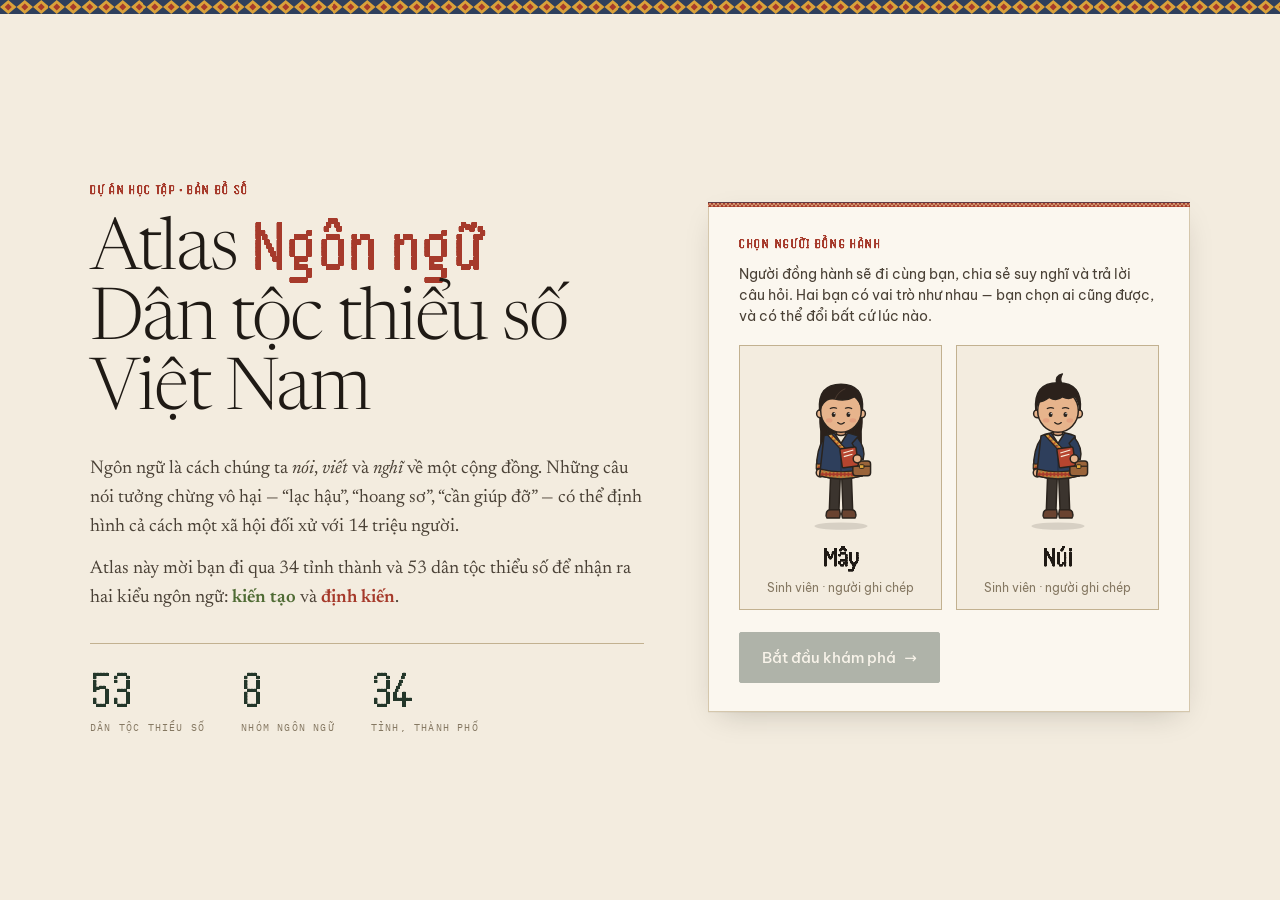
==== commit f0a30274: "Đổi “diễn ngôn” thành “ngôn ngữ”, thêm favicon - Thay toàn bộ cụm từ “diễn ngôn” bằng “ngôn ngữ” trê" ====
--- a/index.html
+++ b/index.html
@@ -3,8 +3,10 @@
 <head>
 <meta charset="utf-8">
 <meta name="viewport" content="width=device-width, initial-scale=1">
-<title>Atlas Diễn ngôn · Dân tộc thiểu số Việt Nam</title>
-<meta name="description" content="Bản đồ số tìm hiểu diễn ngôn kiến tạo và diễn ngôn định kiến về 53 dân tộc thiểu số ở Việt Nam.">
+<title>Atlas Ngôn ngữ · Dân tộc thiểu số Việt Nam</title>
+<meta name="description" content="Bản đồ số tìm hiểu ngôn ngữ kiến tạo và ngôn ngữ định kiến về 53 dân tộc thiểu số ở Việt Nam.">
+<link rel="icon" href="assets/favicon.svg" type="image/svg+xml">
+<link rel="apple-touch-icon" href="assets/apple-touch-icon.png">
 <link rel="preconnect" href="https://fonts.googleapis.com">
 <link rel="preconnect" href="https://fonts.gstatic.com" crossorigin>
 <link href="https://fonts.googleapis.com/css2?family=Newsreader:ital,opsz,wght@0,6..72,300..700;1,6..72,300..700&family=Be+Vietnam+Pro:wght@300;400;500;600&family=IBM+Plex+Mono:wght@400;500&family=Handjet:wght,ELGR,ELSH@100..900,1..2,0..16&display=swap&subset=vietnamese" rel="stylesheet">
@@ -18,9 +20,9 @@
   <div class="intro-inner">
     <div class="intro-left">
       <p class="eyebrow">Dự án học tập · Bản đồ số</p>
-      <h1 id="intro-title" class="intro-title">Atlas <em>Diễn ngôn</em><br>Dân tộc thiểu số<br>Việt Nam</h1>
-      <p class="intro-lede">Diễn ngôn là cách chúng ta <em>nói</em>, <em>viết</em> và <em>nghĩ</em> về một cộng đồng. Những câu nói tưởng chừng vô hại — “lạc hậu”, “hoang sơ”, “cần giúp đỡ” — có thể định hình cả cách một xã hội đối xử với 14 triệu người.</p>
-      <p class="intro-lede">Atlas này mời bạn đi qua 34 tỉnh thành và 53 dân tộc thiểu số để nhận ra hai kiểu diễn ngôn: <b class="k">kiến tạo</b> và <b class="d">định kiến</b>.</p>
+      <h1 id="intro-title" class="intro-title">Atlas <em>Ngôn ngữ</em><br>Dân tộc thiểu số<br>Việt Nam</h1>
+      <p class="intro-lede">Ngôn ngữ là cách chúng ta <em>nói</em>, <em>viết</em> và <em>nghĩ</em> về một cộng đồng. Những câu nói tưởng chừng vô hại — “lạc hậu”, “hoang sơ”, “cần giúp đỡ” — có thể định hình cả cách một xã hội đối xử với 14 triệu người.</p>
+      <p class="intro-lede">Atlas này mời bạn đi qua 34 tỉnh thành và 53 dân tộc thiểu số để nhận ra hai kiểu ngôn ngữ: <b class="k">kiến tạo</b> và <b class="d">định kiến</b>.</p>
       <dl class="intro-stats">
         <div><dt>53</dt><dd>dân tộc thiểu số</dd></div>
         <div><dt>8</dt><dd>nhóm ngôn ngữ</dd></div>
@@ -40,11 +42,11 @@
 <header class="topbar">
   <a class="brand" href="#/" aria-label="Về bản đồ">
     <span class="brand-mark" aria-hidden="true"></span>
-    <span class="brand-text"><b>Atlas Diễn ngôn</b><span>Dân tộc thiểu số Việt Nam</span></span>
+    <span class="brand-text"><b>Atlas Ngôn ngữ</b><span>Dân tộc thiểu số Việt Nam</span></span>
   </a>
   <nav class="nav" aria-label="Điều hướng chính">
     <a href="#/" data-nav="map">Bản đồ</a>
-    <a href="#/khung" data-nav="lens">Khung diễn ngôn</a>
+    <a href="#/khung" data-nav="lens">Khung ngôn ngữ</a>
     <a href="#/tro-choi" data-nav="game">Khung cửi</a>
     <a href="#/du-an" data-nav="about">Về dự án</a>
   </nav>
@@ -104,7 +106,7 @@
         </div>
       </div>
       <div class="fam-filter" id="fam-filter" aria-label="Lọc theo nhóm ngôn ngữ"></div>
-      <a class="lens-banner" href="#/khung"><i>Đọc trước: khung nhận diện diễn ngôn</i><span>Mở →</span></a>
+      <a class="lens-banner" href="#/khung"><i>Đọc trước: khung nhận diện ngôn ngữ</i><span>Mở →</span></a>
       <div class="prov-chip" id="prov-chip" hidden></div>
     </div>
     <ol class="list" id="list"></ol>
@@ -115,7 +117,7 @@
 <!-- ============ HỒ SƠ DÂN TỘC ============ -->
 <section id="view-detail" class="view view-page" hidden></section>
 
-<!-- ============ KHUNG DIỄN NGÔN ============ -->
+<!-- ============ KHUNG NGÔN NGỮ ============ -->
 <section id="view-lens" class="view view-page" hidden></section>
 
 <!-- ============ VỀ DỰ ÁN ============ -->
--- a/assets/css/style.css
+++ b/assets/css/style.css
@@ -1,5 +1,5 @@
 /* =====================================================================
-   ATLAS DIỄN NGÔN — hệ màu lấy từ thuốc nhuộm tự nhiên
+   ATLAS NGÔN NGỮ — hệ màu lấy từ thuốc nhuộm tự nhiên
    chàm (indigo) · son/củ nâu (đỏ) · nghệ (vàng) · lá (xanh) · giấy dó
    ===================================================================== */
 :root {
@@ -465,7 +465,7 @@
 .progress .bar i { display: block; height: 100%; background: var(--son); transition: width .4s; }
 .progress small { font-family: var(--mono); font-size: 9.5px; color: var(--muted); letter-spacing: .08em; }
 
-/* ============ KHUNG DIỄN NGÔN / DỰ ÁN ============ */
+/* ============ KHUNG NGÔN NGỮ / DỰ ÁN ============ */
 .article { max-width: 920px; margin: 0 auto; padding: 50px 40px 90px; }
 .article h1 { font-family: var(--serif); font-weight: 300; font-size: clamp(40px, 5vw, 64px); line-height: 1; margin: 0 0 18px; letter-spacing: -.02em; }
 .article h1 em { color: var(--son); font-weight: 400; }
